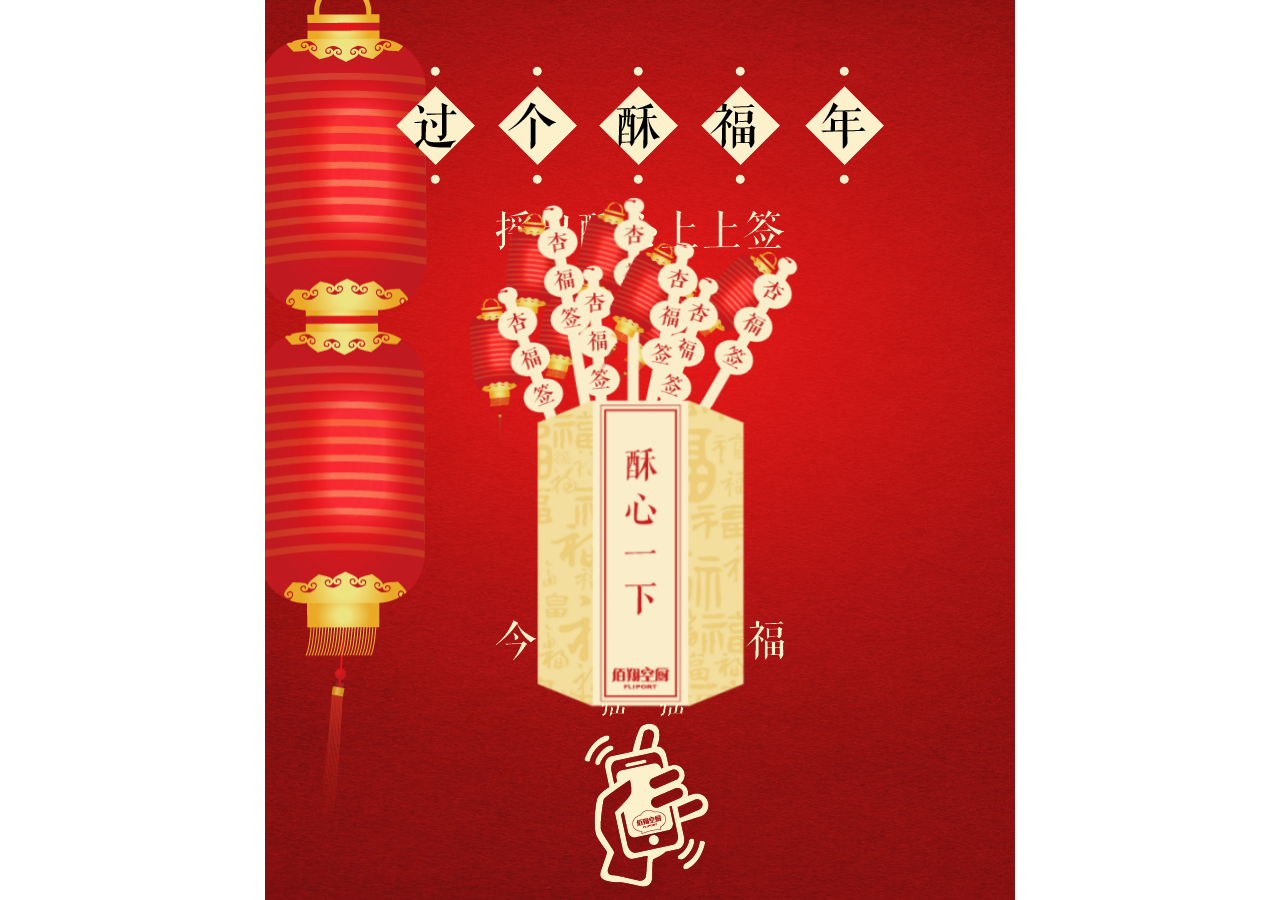
==== index.html @ 1c9b7079 "init shake," ====
﻿<!doctype html>
<html>
<head design-width="750">
    <meta charset="utf-8">
    <meta name="viewport" content="width=device-width,minimum-scale=1.0,maximum-scale=1.0,user-scalable=no"/>
    <meta name="apple-mobile-web-app-capable" content="yes">
    <meta name="apple-mobile-web-app-status-bar-style" content="black">
    <meta name="format-detection" content="telephone=no">
    <title>佰翔空厨｜过个酥福年</title>
    <link rel="stylesheet" href="css/style.css" /> <!--页面样式-->
    <link rel="stylesheet" href="css/common.css" /> <!--常用样式-->
    <link rel="stylesheet" href="css/animate.min.css" /> <!--CSS3动画库-->
    <link rel="stylesheet" href="css/c.css">
    <script src="js/auto-size.js"></script> <!--设置字体大小-->
</head>
<body>
	<div class="mobile-wrap center luck-draw">
        <div class="luck-draw-wrap">
            <div class="luck-draw-sign-wrap" style="transform:translate(20px, 0);">
                <div class="luck-draw-sign sign-1" style="transform:rotate3d(0, 0, 1,30deg);" deg = "30deg" data-rand-max="36" data-rand-min="24"><img src="img/luck-draw-sign.png" alt=""></div>
                <div class="luck-draw-sign sign-2" style="transform:rotate3d(0, 0, 1,20deg);" deg = "20deg" data-rand-max="26" data-rand-min="14"><img src="img/luck-draw-sign.png" alt=""></div>
                <div class="luck-draw-sign sign-3" style="transform:rotate3d(0, 0, 1,0deg);" deg = "0deg" data-rand-max="6" data-rand-min="-6"><img src="img/luck-draw-sign.png" alt=""></div>
                <div class="luck-draw-sign sign-4" style="transform:rotate3d(0, 0, 1,-4deg);" deg = "-4deg" data-rand-max="2" data-rand-min="-2"><img src="img/luck-draw-sign.png" alt=""></div>
                <div class="luck-draw-sign sign-5" style="transform:rotate3d(0, 0, 1,-10deg);" deg = "-10deg" data-rand-max="-4" data-rand-min="4"><img src="img/luck-draw-sign.png" alt=""></div>
                <div class="luck-draw-sign sign-6" style="transform:rotate3d(0, 0, 1,12deg);" deg = "12deg" data-rand-max="18" data-rand-min="6"><img src="img/luck-draw-sign.png" alt=""></div>
                <div class="luck-draw-sign sign-7" style="transform:rotate3d(0, 0, 1,-20deg);" deg = "-20deg" data-rand-max="-14" data-rand-min="14"><img src="img/luck-draw-sign.png" alt=""></div>
            </div>
            <div class="luck-draw-box">
                <img src="img/luck-draw-box.png" alt="">
            </div>
        </div>
    </div><!--mobile_wrap-->
</body>
<script src="js/jquery-2.2.4.min.js"></script><!--jQ库-->
<script src="js/swiper-3.3.1.jquery.min.js"></script> <!--轮播库-->
<script src="js/version-3.2.8.js"></script> <!--封装函数-->
<script>


    window.addEventListener("deviceorientation", orientationHandler, false);

    function orientationHandler(event) {
        deg = Math.round(-event.gamma);
        var value = Math.round(deg>0?deg/90*40:deg/90*10)
        $('.luck-draw-sign-wrap').attr('style', 'transform:translate('+value+'px, 0);');
        $.each($('.luck-draw .luck-draw-sign'),function(index, el) {
            var max = getAttr(el,'data-rand-max');
            var min = getAttr(el,'data-rand-min');
            var childdeg = getAttr(el,'deg');
            value = Math.round(deg>0?deg/90*20:deg/90*20)
            $(el).attr('style', 'transform:rotate3d(0, 0, 1,'+childdeg+'deg) rotate('+value+'deg)');
        });
        function getAttr(elements,max){
            return parseInt($(elements).attr(max));
        }
    }


    if (window.DeviceMotionEvent) {
        window.addEventListener('devicemotion',deviceMotionHandler,false);
    }
    var SHAKE_THRESHOLD = 4000;
    var last_update = 0;
    var x, y, z, last_x = 0, last_y = 0, last_z = 0;

    // var temp = 0
    // test line complete

    function deviceMotionHandler(eventData) {
        console.log(eventData);
        console.log(typeof eventData.acceleration);

        // test line complete
        // temp++;
        // $('body').html(temp);
        // test line complete
        for(var attr in eventData){
            if (attr == 'acceleration') {
                console.log(eventData[attr]);
                console.log(Object.entries(eventData[attr]));
                $('body').appendTo(Object.entries(eventData[attr]))
            }
            if (attr == 'accelerationIncludingGravity') {
                console.log(eventData[attr]);
                console.log(Object.entries(eventData[attr]));
                $('body').appendTo(Object.entries(eventData[attr]))
            }
            if (attr == 'interval') {
                console.log(eventData[attr]);
                console.log(Object.entries(eventData[attr]));
                $('body').appendTo(Object.entries(eventData[attr]))
            }
            if (attr == 'rotationRate') {
                console.log(eventData[attr]);
                console.log(Object.entries(eventData[attr]));
                $('body').appendTo(Object.entries(eventData[attr]))
            }

        }
       // var acceleration =eventData.accelerationIncludingGravity;
       // var curTime = new Date().getTime();
       // if ((curTime-last_update)> 10) {
       //     var diffTime = curTime -last_update;
       //     last_update = curTime;
       //     x = acceleration.x;
       //     y = acceleration.y;
       //     z = acceleration.z;
       //     var speed = Math.abs(x +y + z - last_x - last_y - last_z) / diffTime * 10000;
       //     if (speed > SHAKE_THRESHOLD) {
       //           alert("你中奖啦！");  // Do something
       //       }
       //       last_x = x;
       //       last_y = y;
       //       last_z = z;
       //   }
   }
</script>
</html>
---- css/style.css ----
﻿body,p,h1,h2,h3,h4,h5,li,span,i,ul,img,a,strong,input,button,textarea,select,dl,dd,dt{margin:0;padding:0;}
body{font-family:"microsoft yahei","Arial";font-size: 0.24rem;line-height: 1;color:#333;-webkit-user-select:none;-webkit-text-size-adjust: 100% !important; text-size-adjust: 100% !important;-moz-text-size-adjust: 100% !important;}
::-webkit-scrollbar{width: 0;height: 0;}/*滚动条宽高设为0*/
*{-webkit-tap-highlight-color:rgba(0,0,0,0);-webkit-box-sizing: border-box;-moz-box-sizing: border-box;box-sizing: border-box;}
[class|="ico"]{-webkit-background-size: 100% 100%;background-size: 100% 100%;display: inline-block;vertical-align: middle;}
[class|="icon-"]{font-family:"iconfont" !important;font-size:.24rem !important;font-style:normal;-webkit-font-smoothing: antialiased;-moz-osx-font-smoothing: grayscale;}
li{list-style-type:none; float:left;}
a{text-decoration:none;color: #333;}
img{border:none;vertical-align: middle;margin-top: 0;}
i,var,em{font-style:normal;}
button{font-family:"microsoft yahei","Arial";outline:none;cursor: pointer;font-size: 0.24rem;border: none;}
iframe{border: none;}
input,select,textarea{outline:none;font-family:"microsoft yahei","Arial";font-size: 0.24rem;border-radius: 0;}
input:disabled{opacity: 1;color:#333;}
input[type="submit"],input[type="reset"],input[type="text"],input[type="password"],input[type="number"],input[type="button"],button,input[type="date"],textarea{-webkit-appearance: none;border: none;background: none;}
textarea{resize:none;}
div{margin:0 auto;}
.fl{float:left;}
.fr{float:right;}
.dt{display: table;width: 100%;}
.fl-w{float: left;width: 100%;}
.clear{clear:both;}
.fixed{z-index: 2;position: fixed;left: 0;bottom: 0;width: 100%;}
.poa{z-index: 1;position: absolute;left: 0;bottom: 0;width: 100%;}
.bgsz{-webkit-background-size: 100% 100%;background-size: 100% 100%;}
.hide{display:none !important;}
.zIn99{
	z-index: 99;
}
.bdn>:last-child{border-bottom: none;}
body,html{
	width: 100%;
	height: 100%;
}

.mobile-wrap{
	position: relative;
	width: 100%;
	height: 100%;
	background: url(../img/index_bj.jpg) center no-repeat;
	-webkit-background-size: 100% 100%;
	background-size: 100% 100%;
	position: relative;
	overflow: hidden;
}
.logo{
	width: 100%;
}
.logo img{
	width: 1.51rem;
	height: .97rem;
	margin-left: .5rem;
	margin-top: .32rem;
}
.title{
	width: 100%;
}
.title h4{
	text-align: center;
}
.title h4 img{
	width: 4.88rem;
	margin: 0 auto;
	margin-top: .82rem;
}
.title ul{
	width: 100%;
	text-align: center;
	margin-top: .1rem;
}
.title ul li{
	display: inline-block;
	width: .52rem;
	height: .52rem;
	border-radius: .26rem;
	background-color: #603c22;
	margin: 0 .13rem;
	float: none;
}

.title ul li h3{
	width: 100%;
	height: 100%;
	display: table;
	text-align: center;
}
.title ul li h3 span{
	display: table-cell;
	vertical-align: middle;
}
.title ul li:nth-child(1) h3 span img{
	width: .35rem;
}
.title ul li:nth-child(2) h3 span img{
	width: .34rem;
}
.title ul li:nth-child(3) h3 span img{
	width: .34rem;
}
.title ul li:nth-child(4) h3 span img{
	width: .37rem;
}

.home{
	width: 100%;
	height: 6.69rem;
	background: url(../img/home.png) center no-repeat;
	-webkit-background-size: 100% 100%;
	background-size: 100% 100%;
	position: absolute;
	bottom: 0;
	left: 0;
}
.home span{
	display: block;
	width: .25rem;
	height: .25rem;
	background: rgba(255,255,255,.6);
	border-radius: 50%;
	position: absolute;
	left: 3.85rem;
	bottom: 2.91rem;
	transition: 1s;
	z-index: 100;
}
.home span i{
	display: block;
	width: .15rem;
	height: .15rem;
	background-color: #fff;
	border-radius: 50%;
	margin: 0 auto;
	margin-top: .05rem;
}

.home span.item-2{
	left: 5.15rem;
	bottom: 2.78rem;
}

.home span.item-3{
	left: 6.63rem;
	bottom: 1.77rem;
}


.home span.acti{
	transform: scale(1.6,1.6);
	
}

.alert{
	width: 100%;
	height: 100%;
	position: absolute;
	left: 0;
	top: 0;
	z-index: 100;
	background: rgba(0,0,0,.6);
	display: none;
	
	
}

.gift{
	width: 6.31rem;
	height: 11.18rem;
	margin: 0 auto;
	background: url(../img/gift-bj.jpg) center no-repeat;
	-webkit-background-size: 100% 100%;
	background-size: 100% 100%;
	position: absolute;
	left: 50%;
	margin-left: -3.15rem;
	
}
.gift-item1{
	top: -11.78rem;
	z-index: 99;
}
.gift-bt{
	width: 7.39rem;
	height: .6rem;
	background: url(../img/fift-bt.png) center no-repeat;
	-webkit-background-size: 100% 100%;
	position: absolute;
	bottom: -.6rem;
	left: 50%;
	margin-left: -3.7rem;
	background-size: 100% 100%;
}

.gift-img{
	width: 100%;
	position: absolute;
	bottom: -.09rem;
	left: 0;
}
.gift-img img{
	width: 100%;
}

.gift-title{
	width: 100%;
	display: table;
}
.gift-title h4{
	width: 100%;
	text-align: center;
	margin-top: .7rem;
}
.gift-title h4 img{
	width: 3.84rem;
}
.gift-title h3{
	width: 100%;
	text-align: center;
	margin-top: .46rem;
}
.gift-title h3 img{
	width: 5.62rem;
}


.gift-item2{
	top:-11.78rem;
	background: url(../img/gift-bj2.jpg) center no-repeat;
	-webkit-background-size: 100% 100%;
	background-size: 100% 100%;
}
.gift-item2 h2{
	width: 100%;
	text-align: center;
	margin-top: .95rem;
}
.gift-item2 h2 img{
	width: 4.33rem;
}


.shake{
	background: url(../img/shake_bj.jpg) center no-repeat;
	position: relative;
}

.lantern{
	width: 1.88rem;
	height: 8.38rem;
	background: url(../img/ic1.png) center no-repeat;
	-webkit-background-size: 100% 100%;
	background-size: 100% 100%;
	position: absolute;
	left: -.1rem;
	top: -.2rem;
	
}
---- css/common.css ----
/*手机弹跳效果*/
.move-touch{-webkit-overflow-scrolling : touch;}

/*图片 水平居中 垂直居中*/
.auto-center ul li{text-align: center;}
.auto-center ul li .pict{display: table;width: 100%;}
.auto-center ul li .pict i{vertical-align: middle;display: table-cell;}

/*css3模糊效果*/
.vague{-webkit-filter: blur(2px); transition:0.3s;-webkit-transition:0.3s;}

/*旋转对象*/
.rogate{transition:.3s;-webkit-transition:.3s;}
.rogate:hover{transform:rotate(90deg);}

/*排序-上下三角形*/
.arrow{position: relative;line-height:1;margin-left: .1rem;}
.arrow:before{content:""; position:absolute; top:-.02rem; left:0; width:0px;height:0px;border-bottom: .08rem solid;border-right: .08rem solid transparent;border-top:.08rem solid transparent;border-left: .08rem solid transparent;}
.arrow:after{content:""; position:absolute; top:.18rem; left:0; width:0px;height:0px;border-top: .08rem solid;border-right: .08rem solid transparent;border-bottom:.08rem solid transparent;border-left:.08rem solid transparent;}
.arrow.one:before{display: none;}
.arrow.one:after{top:.14rem;}

/*0.5像素边框*/
.border-top:before{background: #dadada;content:"";position: absolute;height: 1px;transform-origin: 0 0;transform: scale(0.5,0.5);-webkit-transform: scale(0.5,0.5);-moz-transform: scale(0.5,0.5);width:200%;top:0;left:0;}
.border-bottom:after{background: #dadada;content:"";position: absolute;height: 1px;transform-origin: 0 0;transform: scale(0.5,0.5);-webkit-transform: scale(0.5,0.5);-moz-transform: scale(0.5,0.5);width:200%;bottom:-1px;left:0;}

/*滑动菜单*/
.flex-slide{display: -webkit-flex;display: -moz-flex;display: -ms-flex;display: -o-flex;display: flex;overflow-y:auto;}
.flex-slide>*{flex-shrink:0;}
---- css/c.css ----
.luck-draw {
  position: relative;
  display: -moz-flex;
  display: -ms-flex;
  display: -o-flex;
  display: -webkit-box;
  display: -ms-flexbox;
  display: flex;
  -webkit-box-align: center;
      -ms-flex-align: center;
          align-items: center;
  -webkit-box-pack: center;
      -ms-flex-pack: center;
          justify-content: center;
  background: url([data-uri]) center 0.66rem/4.88rem 1.84rem no-repeat, url("../img/luck-draw-lantern.png") left top/1.62rem 8.2rem no-repeat, url("../img/luck-draw-shake.png") center 100%/2.9rem 2.81rem no-repeat, url("../img/luck-draw.jpg") center center/100% 100% no-repeat;
}
.luck-draw .luck-draw-wrap {
  position: relative;
  -webkit-transform: scale(0.9);
          transform: scale(0.9);
}
.luck-draw .luck-draw-box {
  position: relative;
  padding-top: 2.8rem;
  padding-bottom: 0.5rem;
  z-index: 10;
}
.luck-draw .luck-draw-box img {
  display: block;
  width: 2.31rem;
}
.luck-draw .luck-draw-sign {
  position: absolute;
  top: 0;
  left: 0;
  -webkit-transform-origin: 0.7rem bottom;
          transform-origin: 0.7rem bottom;
}
.luck-draw .luck-draw-sign img {
  width: 0.92rem;
}
.luck-draw .sign-1 {
  top: 0.9rem;
  left: 0.9rem;
}
.luck-draw .sign-2 {
  top: 1.3rem;
  left: 0.4rem;
}
.luck-draw .sign-3 {
  top: 0.55rem;
  left: 0.39rem;
}
.luck-draw .sign-4 {
  top: 1.3rem;
  left: 0.1rem;
}
.luck-draw .sign-5 {
  top: 0.6rem;
  left: -0.1rem;
}
.luck-draw .sign-6 {
  top: 1rem;
  left: 0.45rem;
}
.luck-draw .sign-7 {
  top: 1.4rem;
  left: -0.2rem;
}

/*# sourceMappingURL=[data-uri] */
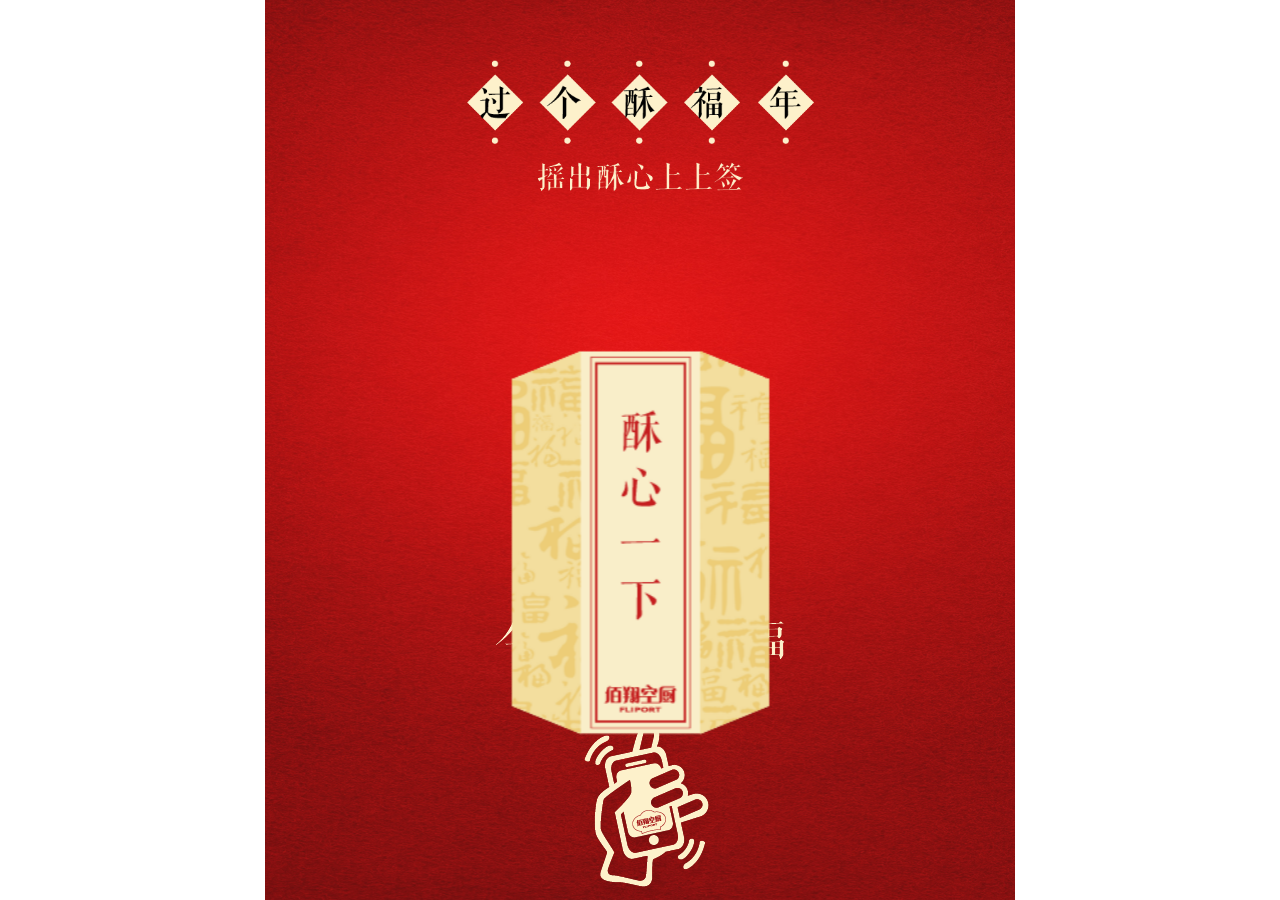
==== commit cd8a091a: "111" ====
--- a/index.html
+++ b/index.html
@@ -1,118 +1,153 @@
 ﻿<!doctype html>
 <html>
 <head design-width="750">
-    <meta charset="utf-8">
-    <meta name="viewport" content="width=device-width,minimum-scale=1.0,maximum-scale=1.0,user-scalable=no"/>
-    <meta name="apple-mobile-web-app-capable" content="yes">
-    <meta name="apple-mobile-web-app-status-bar-style" content="black">
-    <meta name="format-detection" content="telephone=no">
-    <title>佰翔空厨｜过个酥福年</title>
-    <link rel="stylesheet" href="css/style.css" /> <!--页面样式-->
-    <link rel="stylesheet" href="css/common.css" /> <!--常用样式-->
-    <link rel="stylesheet" href="css/animate.min.css" /> <!--CSS3动画库-->
-    <link rel="stylesheet" href="css/c.css">
-    <script src="js/auto-size.js"></script> <!--设置字体大小-->
+	<meta charset="utf-8">
+	<meta name="viewport" content="width=device-width,minimum-scale=1.0,maximum-scale=1.0,user-scalable=no"/>
+	<meta name="apple-mobile-web-app-capable" content="yes">
+	<meta name="apple-mobile-web-app-status-bar-style" content="black">
+	<meta name="format-detection" content="telephone=no">
+	<title>佰翔空厨｜过个酥福年</title>
+	<link rel="stylesheet" href="css/style.css" /> <!--页面样式-->
+	<link rel="stylesheet" href="css/common.css" /> <!--常用样式-->
+	<link rel="stylesheet" href="css/animate.min.css" /> <!--CSS3动画库-->
+	<link rel="stylesheet" href="css/c.css">
+	<script src="js/auto-size.js"></script> <!--设置字体大小-->
 </head>
 <body>
 	<div class="mobile-wrap center luck-draw">
-        <div class="luck-draw-wrap">
-            <div class="luck-draw-sign-wrap" style="transform:translate(20px, 0);">
-                <div class="luck-draw-sign sign-1" style="transform:rotate3d(0, 0, 1,30deg);" deg = "30deg" data-rand-max="36" data-rand-min="24"><img src="img/luck-draw-sign.png" alt=""></div>
-                <div class="luck-draw-sign sign-2" style="transform:rotate3d(0, 0, 1,20deg);" deg = "20deg" data-rand-max="26" data-rand-min="14"><img src="img/luck-draw-sign.png" alt=""></div>
-                <div class="luck-draw-sign sign-3" style="transform:rotate3d(0, 0, 1,0deg);" deg = "0deg" data-rand-max="6" data-rand-min="-6"><img src="img/luck-draw-sign.png" alt=""></div>
-                <div class="luck-draw-sign sign-4" style="transform:rotate3d(0, 0, 1,-4deg);" deg = "-4deg" data-rand-max="2" data-rand-min="-2"><img src="img/luck-draw-sign.png" alt=""></div>
-                <div class="luck-draw-sign sign-5" style="transform:rotate3d(0, 0, 1,-10deg);" deg = "-10deg" data-rand-max="-4" data-rand-min="4"><img src="img/luck-draw-sign.png" alt=""></div>
-                <div class="luck-draw-sign sign-6" style="transform:rotate3d(0, 0, 1,12deg);" deg = "12deg" data-rand-max="18" data-rand-min="6"><img src="img/luck-draw-sign.png" alt=""></div>
-                <div class="luck-draw-sign sign-7" style="transform:rotate3d(0, 0, 1,-20deg);" deg = "-20deg" data-rand-max="-14" data-rand-min="14"><img src="img/luck-draw-sign.png" alt=""></div>
-            </div>
-            <div class="luck-draw-box">
-                <img src="img/luck-draw-box.png" alt="">
-            </div>
-        </div>
-    </div><!--mobile_wrap-->
+		<div class="luck-draw-wrap">
+			<div class="luck-draw-sign-wrap">
+				<!-- style="transform:translate(20px, 0);" -->
+				<div class="luck-draw-sign sign-1"><img src="img/hico10.png" alt=""></div>
+				<!-- style="transform:rotate3d(0, 0, 1,30deg);" -->
+				<div class="luck-draw-sign sign-2"><img src="img/hico11.png" alt=""></div>
+				<!-- style="transform:rotate3d(0, 0, 1,30deg);" -->
+				<div class="luck-draw-sign sign-3"><img src="img/hico12.png" alt=""></div>
+				<!-- style="transform:rotate3d(0, 0, 1,20deg);" -->
+				<div class="luck-draw-sign sign-4"><img src="img/hico13.png" alt=""></div>
+				<!-- style="transform:rotate3d(0, 0, 1,0deg);" -->
+				<div class="luck-draw-sign sign-5"><img src="img/hico14.png" alt=""></div>
+				<!-- style="transform:rotate3d(0, 0, 1,-4deg);" -->
+				<div class="luck-draw-sign sign-6"><img src="img/hico15.png" alt=""></div>
+				<!-- style="transform:rotate3d(0, 0, 1,-10deg);" -->
+				<div class="luck-draw-sign sign-7"><img src="img/hico16.png" alt=""></div>
+				<!-- style="transform:rotate3d(0, 0, 1,12deg);" -->
+				<div class="luck-draw-sign sign-8"><img src="img/hico17.png" alt=""></div>
+				<!-- style="transform:rotate3d(0, 0, 1,-20deg);" -->
+			</div>
+			<div class="luck-draw-box">
+				<img src="img/luck-draw-box.png" alt="">
+			</div>
+		</div>
+	</div><!--mobile_wrap-->
+	<audio src="audio/load.mp3" id="audio"></audio>
 </body>
 <script src="js/jquery-2.2.4.min.js"></script><!--jQ库-->
 <script src="js/swiper-3.3.1.jquery.min.js"></script> <!--轮播库-->
 <script src="js/version-3.2.8.js"></script> <!--封装函数-->
 <script>
 
+	
+	$('body').one('touchstart', function () {
+		var audio = document.getElementById("audio");
+		audio.play();
+		audio.setAttribute('src', 'audio/sucess.wav');
+		audio.load();
+	})
 
-    window.addEventListener("deviceorientation", orientationHandler, false);
+	document.addEventListener("WeixinJSBridgeReady", function () {
+		var audio = document.getElementById("audio");
+		audio.play();
+		audio.setAttribute('src', 'audio/sucess.wav');
+		audio.load();
+	}, false);
+    // window.addEventListener("deviceorientation", orientationHandler, false);
 
-    function orientationHandler(event) {
-        deg = Math.round(-event.gamma);
-        var value = Math.round(deg>0?deg/90*40:deg/90*10)
-        $('.luck-draw-sign-wrap').attr('style', 'transform:translate('+value+'px, 0);');
-        $.each($('.luck-draw .luck-draw-sign'),function(index, el) {
-            var max = getAttr(el,'data-rand-max');
-            var min = getAttr(el,'data-rand-min');
-            var childdeg = getAttr(el,'deg');
-            value = Math.round(deg>0?deg/90*20:deg/90*20)
-            $(el).attr('style', 'transform:rotate3d(0, 0, 1,'+childdeg+'deg) rotate('+value+'deg)');
-        });
-        function getAttr(elements,max){
-            return parseInt($(elements).attr(max));
-        }
-    }
+    // function orientationHandler(event) {
+    //     deg = Math.round(-event.gamma);
+    //     var value = Math.round(deg>0?deg/90*40:deg/90*10)
+    //     $('.luck-draw-sign-wrap').attr('style', 'transform:translate('+value+'px, 0);');
+    //     $.each($('.luck-draw .luck-draw-sign'),function(index, el) {
+    //         var max = getAttr(el,'data-rand-max');
+    //         var min = getAttr(el,'data-rand-min');
+    //         var childdeg = getAttr(el,'deg');
+    //         value = Math.round(deg>0?deg/90*20:deg/90*20)
+    //         $(el).attr('style', 'transform:rotate3d(0, 0, 1,'+childdeg+'deg) rotate('+value+'deg)');
+    //     });
+    //     function getAttr(elements,max){
+    //         return parseInt($(elements).attr(max));
+    //     }
+    // }
 
 
     if (window.DeviceMotionEvent) {
-        window.addEventListener('devicemotion',deviceMotionHandler,false);
+    	window.addEventListener('devicemotion',deviceMotionHandler,false);
     }
-    var SHAKE_THRESHOLD = 4000;
+    var SHAKE_THRESHOLD = 6000;
     var last_update = 0;
     var x, y, z, last_x = 0, last_y = 0, last_z = 0;
+    var animate = true;
 
     // var temp = 0
     // test line complete
 
     function deviceMotionHandler(eventData) {
-        console.log(eventData);
-        console.log(typeof eventData.acceleration);
+    	console.log(eventData);
+    	console.log(typeof eventData.acceleration);
 
         // test line complete
         // temp++;
         // $('body').html(temp);
         // test line complete
-        for(var attr in eventData){
-            if (attr == 'acceleration') {
-                console.log(eventData[attr]);
-                console.log(Object.entries(eventData[attr]));
-                $('body').appendTo(Object.entries(eventData[attr]))
+        // for(var attr in eventData){
+        // 	if (attr == 'acceleration') {
+        // 		console.log(eventData[attr]);
+        // 		console.log(Object.entries(eventData[attr]));
+        // 		$('body').appendTo(Object.entries(eventData[attr]))
+        // 	}
+        // 	if (attr == 'accelerationIncludingGravity') {
+        // 		console.log(eventData[attr]);
+        // 		console.log(Object.entries(eventData[attr]));
+        // 		$('body').appendTo(Object.entries(eventData[attr]))
+        // 	}
+        // 	if (attr == 'interval') {
+        // 		console.log(eventData[attr]);
+        // 		console.log(Object.entries(eventData[attr]));
+        // 		$('body').appendTo(Object.entries(eventData[attr]))
+        // 	}
+        // 	if (attr == 'rotationRate') {
+        // 		console.log(eventData[attr]);
+        // 		console.log(Object.entries(eventData[attr]));
+        // 		$('body').appendTo(Object.entries(eventData[attr]))
+        // 	}
+
+        // }
+        var acceleration =eventData.accelerationIncludingGravity;
+        var curTime = new Date().getTime();
+        if ((curTime-last_update)> 10) {
+        	var diffTime = curTime -last_update;
+        	last_update = curTime;
+        	x = acceleration.x;
+        	y = acceleration.y;
+        	z = acceleration.z;
+        	var speed = Math.abs(x +y + z - last_x - last_y - last_z) / diffTime * 10000;
+        	if (speed > SHAKE_THRESHOLD) {
+                if (animate) {
+                    animate = false
+                    var audio = document.getElementById("audio");
+                    audio.play();
+                    $('.luck-draw-sign').addClass('active');
+                    setTimeout(function(){
+                        $('.luck-draw-sign').removeClass('active');
+                        alert("你中奖啦！");
+                        animate = true
+                    },4500)
+                }
             }
-            if (attr == 'accelerationIncludingGravity') {
-                console.log(eventData[attr]);
-                console.log(Object.entries(eventData[attr]));
-                $('body').appendTo(Object.entries(eventData[attr]))
-            }
-            if (attr == 'interval') {
-                console.log(eventData[attr]);
-                console.log(Object.entries(eventData[attr]));
-                $('body').appendTo(Object.entries(eventData[attr]))
-            }
-            if (attr == 'rotationRate') {
-                console.log(eventData[attr]);
-                console.log(Object.entries(eventData[attr]));
-                $('body').appendTo(Object.entries(eventData[attr]))
-            }
-
+            last_x = x;
+            last_y = y;
+            last_z = z;
         }
-       // var acceleration =eventData.accelerationIncludingGravity;
-       // var curTime = new Date().getTime();
-       // if ((curTime-last_update)> 10) {
-       //     var diffTime = curTime -last_update;
-       //     last_update = curTime;
-       //     x = acceleration.x;
-       //     y = acceleration.y;
-       //     z = acceleration.z;
-       //     var speed = Math.abs(x +y + z - last_x - last_y - last_z) / diffTime * 10000;
-       //     if (speed > SHAKE_THRESHOLD) {
-       //           alert("你中奖啦！");  // Do something
-       //       }
-       //       last_x = x;
-       //       last_y = y;
-       //       last_z = z;
-       //   }
-   }
+    }
 </script>
 </html>
--- a/css/c.css
+++ b/css/c.css
@@ -12,7 +12,7 @@
   -webkit-box-pack: center;
       -ms-flex-pack: center;
           justify-content: center;
-  background: url([data-uri]) center 0.66rem/4.88rem 1.84rem no-repeat, url("../img/luck-draw-lantern.png") left top/1.62rem 8.2rem no-repeat, url("../img/luck-draw-shake.png") center 100%/2.9rem 2.81rem no-repeat, url("../img/luck-draw.jpg") center center/100% 100% no-repeat;
+  background: url("../img/luck-draw-title.png") center 0.6rem/3.47rem auto no-repeat, url("../img/luck-draw-shake.png") center 100%/2.9rem 2.81rem no-repeat, url("../img/luck-draw.jpg") center center/100% 100% no-repeat;
 }
 .luck-draw .luck-draw-wrap {
   position: relative;
@@ -21,51 +21,233 @@
 }
 .luck-draw .luck-draw-box {
   position: relative;
-  padding-top: 2.8rem;
+  padding-top: 2.55rem;
   padding-bottom: 0.5rem;
   z-index: 10;
 }
 .luck-draw .luck-draw-box img {
   display: block;
-  width: 2.31rem;
+  width: 2.89rem;
 }
 .luck-draw .luck-draw-sign {
   position: absolute;
   top: 0;
   left: 0;
-  -webkit-transform-origin: 0.7rem bottom;
-          transform-origin: 0.7rem bottom;
+  -webkit-transform-origin: center bottom;
+          transform-origin: center bottom;
+  -webkit-transition: 0.3s;
+  transition: 0.3s;
 }
 .luck-draw .luck-draw-sign img {
-  width: 0.92rem;
+  width: 100%;
 }
 .luck-draw .sign-1 {
-  top: 0.9rem;
-  left: 0.9rem;
+  width: 2.21rem;
+  top: 1.4rem;
+  left: -0.22rem;
 }
 .luck-draw .sign-2 {
-  top: 1.3rem;
-  left: 0.4rem;
+  width: 2.17rem;
+  top: 1.5rem;
+  left: 0.98rem;
 }
 .luck-draw .sign-3 {
-  top: 0.55rem;
-  left: 0.39rem;
+  width: 1.75rem;
+  top: 0.23rem;
+  left: 1.37rem;
 }
 .luck-draw .sign-4 {
-  top: 1.3rem;
-  left: 0.1rem;
+  width: 1.22rem;
+  top: 0.06rem;
+  left: 1.15rem;
 }
 .luck-draw .sign-5 {
-  top: 0.6rem;
-  left: -0.1rem;
+  width: 1.4rem;
+  top: 0.79rem;
+  left: 1.17rem;
 }
 .luck-draw .sign-6 {
-  top: 1rem;
-  left: 0.45rem;
+  width: 0.96rem;
+  top: 0.61rem;
+  left: 1.01rem;
 }
 .luck-draw .sign-7 {
-  top: 1.4rem;
-  left: -0.2rem;
+  width: 0.93rem;
+  top: -0.03rem;
+  left: 0.65rem;
+}
+.luck-draw .sign-8 {
+  width: 1.3rem;
+  left: 0.16rem;
+  top: 0.61rem;
+}
+.sign-1.active {
+  -webkit-animation: swing2 3.5s ease-in-out 1;
+          animation: swing2 3.5s ease-in-out 1;
+}
+.sign-2.active {
+  -webkit-animation: swing1 3s ease-in-out 1;
+          animation: swing1 3s ease-in-out 1;
+}
+.sign-3.active {
+  -webkit-animation: swing2 3.5s ease-in-out 1;
+          animation: swing2 3.5s ease-in-out 1;
+}
+.sign-4.active {
+  -webkit-animation: swing1 4.5s ease-in-out 1;
+          animation: swing1 4.5s ease-in-out 1;
+}
+.sign-5.active {
+  -webkit-animation: swing2 3s ease-in-out 1;
+          animation: swing2 3s ease-in-out 1;
+}
+.sign-6.active {
+  -webkit-animation: swing1 3.2s ease-in-out 1;
+          animation: swing1 3.2s ease-in-out 1;
+}
+.sign-7.active {
+  -webkit-animation: swing2 3.6s ease-in-out 1;
+          animation: swing2 3.6s ease-in-out 1;
+}
+.sign-8.active {
+  -webkit-animation: swing1 2.8s ease-in-out 1;
+          animation: swing1 2.8s ease-in-out 1;
+}
+.sign-9.active {
+  -webkit-animation: swing2 2.5s ease-in-out 1;
+          animation: swing2 2.5s ease-in-out 1;
+}
+@-webkit-keyframes swing1 {
+  20% {
+    -webkit-transform: rotate3d(0, 0, 1, 20deg);
+    transform: rotate3d(0, 0, 1, 20deg);
+  }
+  40% {
+    -webkit-transform: rotate3d(0, 0, 1, -15deg);
+    transform: rotate3d(0, 0, 1, -15deg);
+  }
+  60% {
+    -webkit-transform: rotate3d(0, 0, 1, 10deg);
+    transform: rotate3d(0, 0, 1, 10deg);
+  }
+  80% {
+    -webkit-transform: rotate3d(0, 0, 1, -5deg);
+    transform: rotate3d(0, 0, 1, -5deg);
+  }
+  100%, 0% {
+    -webkit-transform: rotate3d(0, 0, 1, 0deg);
+    transform: rotate3d(0, 0, 1, 0deg);
+  }
+}
+@-webkit-keyframes swing2 {
+  20% {
+    -webkit-transform: rotate3d(0, 0, 1, -15deg);
+    transform: rotate3d(0, 0, 1, -15deg);
+  }
+  40% {
+    -webkit-transform: rotate3d(0, 0, 1, 10deg);
+    transform: rotate3d(0, 0, 1, 10deg);
+  }
+  60% {
+    -webkit-transform: rotate3d(0, 0, 1, -5deg);
+    transform: rotate3d(0, 0, 1, -5deg);
+  }
+  80% {
+    -webkit-transform: rotate3d(0, 0, 1, 5deg);
+    transform: rotate3d(0, 0, 1, 5deg);
+  }
+  100%, 0% {
+    -webkit-transform: rotate3d(0, 0, 1, 0deg);
+    transform: rotate3d(0, 0, 1, 0deg);
+  }
+}
+@-webkit-keyframes swing1 {
+  20% {
+    -webkit-transform: rotate3d(0, 0, 1, 20deg);
+    transform: rotate3d(0, 0, 1, 20deg);
+  }
+  40% {
+    -webkit-transform: rotate3d(0, 0, 1, -15deg);
+    transform: rotate3d(0, 0, 1, -15deg);
+  }
+  60% {
+    -webkit-transform: rotate3d(0, 0, 1, 10deg);
+    transform: rotate3d(0, 0, 1, 10deg);
+  }
+  80% {
+    -webkit-transform: rotate3d(0, 0, 1, -5deg);
+    transform: rotate3d(0, 0, 1, -5deg);
+  }
+  100%, 0% {
+    -webkit-transform: rotate3d(0, 0, 1, 0deg);
+    transform: rotate3d(0, 0, 1, 0deg);
+  }
+}
+@keyframes swing1 {
+  20% {
+    -webkit-transform: rotate3d(0, 0, 1, 20deg);
+    transform: rotate3d(0, 0, 1, 20deg);
+  }
+  40% {
+    -webkit-transform: rotate3d(0, 0, 1, -15deg);
+    transform: rotate3d(0, 0, 1, -15deg);
+  }
+  60% {
+    -webkit-transform: rotate3d(0, 0, 1, 10deg);
+    transform: rotate3d(0, 0, 1, 10deg);
+  }
+  80% {
+    -webkit-transform: rotate3d(0, 0, 1, -5deg);
+    transform: rotate3d(0, 0, 1, -5deg);
+  }
+  100%, 0% {
+    -webkit-transform: rotate3d(0, 0, 1, 0deg);
+    transform: rotate3d(0, 0, 1, 0deg);
+  }
+}
+@-webkit-keyframes swing2 {
+  20% {
+    -webkit-transform: rotate3d(0, 0, 1, -15deg);
+    transform: rotate3d(0, 0, 1, -15deg);
+  }
+  40% {
+    -webkit-transform: rotate3d(0, 0, 1, 10deg);
+    transform: rotate3d(0, 0, 1, 10deg);
+  }
+  60% {
+    -webkit-transform: rotate3d(0, 0, 1, -5deg);
+    transform: rotate3d(0, 0, 1, -5deg);
+  }
+  80% {
+    -webkit-transform: rotate3d(0, 0, 1, 5deg);
+    transform: rotate3d(0, 0, 1, 5deg);
+  }
+  100%, 0% {
+    -webkit-transform: rotate3d(0, 0, 1, 0deg);
+    transform: rotate3d(0, 0, 1, 0deg);
+  }
+}
+@keyframes swing2 {
+  20% {
+    -webkit-transform: rotate3d(0, 0, 1, -15deg);
+    transform: rotate3d(0, 0, 1, -15deg);
+  }
+  40% {
+    -webkit-transform: rotate3d(0, 0, 1, 10deg);
+    transform: rotate3d(0, 0, 1, 10deg);
+  }
+  60% {
+    -webkit-transform: rotate3d(0, 0, 1, -5deg);
+    transform: rotate3d(0, 0, 1, -5deg);
+  }
+  80% {
+    -webkit-transform: rotate3d(0, 0, 1, 5deg);
+    transform: rotate3d(0, 0, 1, 5deg);
+  }
+  100%, 0% {
+    -webkit-transform: rotate3d(0, 0, 1, 0deg);
+    transform: rotate3d(0, 0, 1, 0deg);
+  }
 }
 
-/*# sourceMappingURL=[data-uri] */
+/*# sourceMappingURL=[data-uri] */
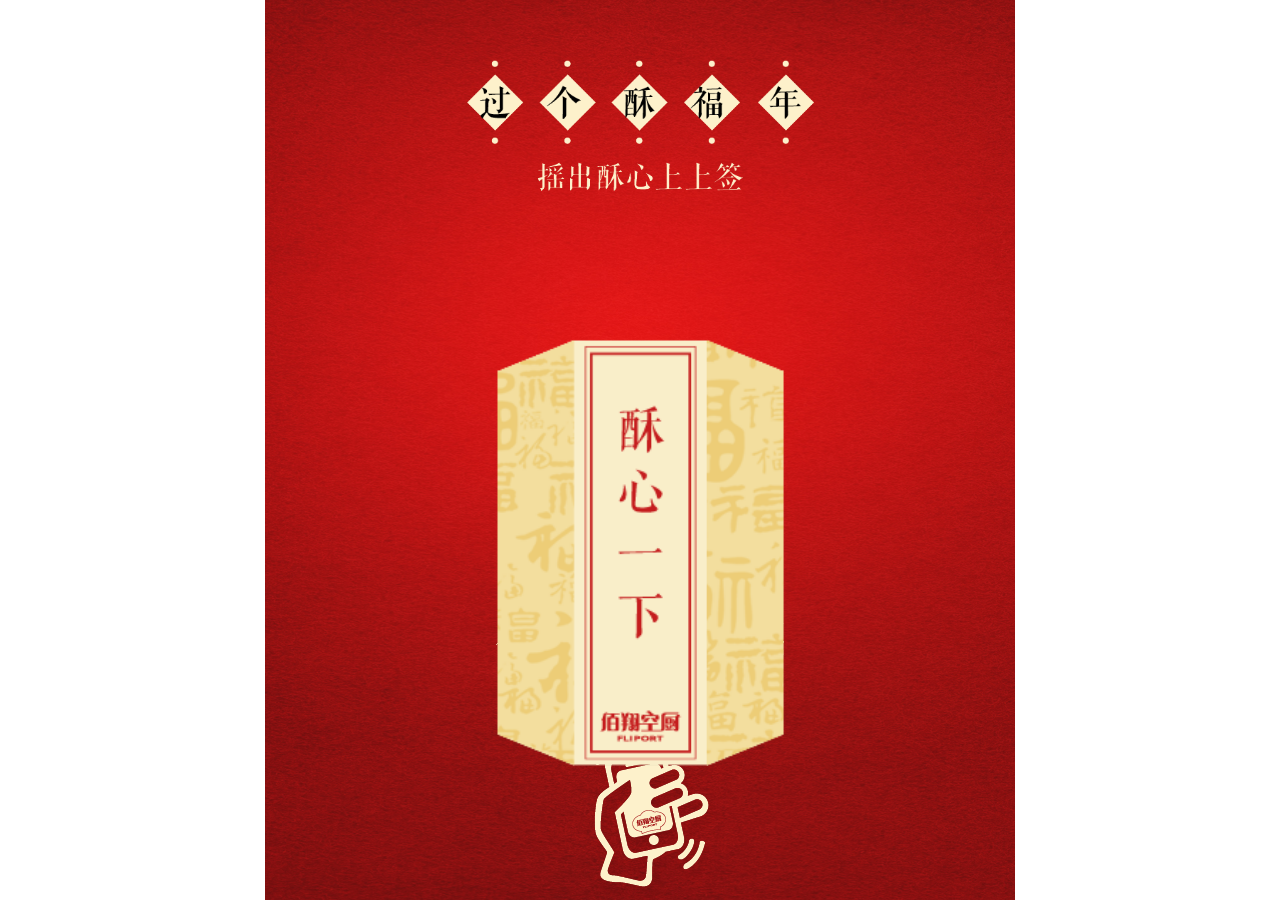
==== commit d36e4b3e: "replace animation" ====
--- a/index.html
+++ b/index.html
@@ -18,21 +18,21 @@
 		<div class="luck-draw-wrap">
 			<div class="luck-draw-sign-wrap">
 				<!-- style="transform:translate(20px, 0);" -->
-				<div class="luck-draw-sign sign-1"><img src="img/hico10.png" alt=""></div>
+				<div class="luck-draw-sign sign-1 active"><img src="img/hico10.png" alt=""></div>
 				<!-- style="transform:rotate3d(0, 0, 1,30deg);" -->
-				<div class="luck-draw-sign sign-2"><img src="img/hico11.png" alt=""></div>
+				<div class="luck-draw-sign sign-2 active"><img src="img/hico11.png" alt=""></div>
 				<!-- style="transform:rotate3d(0, 0, 1,30deg);" -->
-				<div class="luck-draw-sign sign-3"><img src="img/hico12.png" alt=""></div>
+				<div class="luck-draw-sign sign-3 active"><img src="img/hico12.png" alt=""></div>
 				<!-- style="transform:rotate3d(0, 0, 1,20deg);" -->
-				<div class="luck-draw-sign sign-4"><img src="img/hico13.png" alt=""></div>
+				<div class="luck-draw-sign sign-4 active"><img src="img/hico13.png" alt=""></div>
 				<!-- style="transform:rotate3d(0, 0, 1,0deg);" -->
-				<div class="luck-draw-sign sign-5"><img src="img/hico14.png" alt=""></div>
+				<div class="luck-draw-sign sign-5 active"><img src="img/hico14.png" alt=""></div>
 				<!-- style="transform:rotate3d(0, 0, 1,-4deg);" -->
-				<div class="luck-draw-sign sign-6"><img src="img/hico15.png" alt=""></div>
+				<div class="luck-draw-sign sign-6 active"><img src="img/hico15.png" alt=""></div>
 				<!-- style="transform:rotate3d(0, 0, 1,-10deg);" -->
-				<div class="luck-draw-sign sign-7"><img src="img/hico16.png" alt=""></div>
+				<div class="luck-draw-sign sign-7 active"><img src="img/hico16.png" alt=""></div>
 				<!-- style="transform:rotate3d(0, 0, 1,12deg);" -->
-				<div class="luck-draw-sign sign-8"><img src="img/hico17.png" alt=""></div>
+				<div class="luck-draw-sign sign-8 active"><img src="img/hico17.png" alt=""></div>
 				<!-- style="transform:rotate3d(0, 0, 1,-20deg);" -->
 			</div>
 			<div class="luck-draw-box">
@@ -86,11 +86,15 @@
     var SHAKE_THRESHOLD = 6000;
     var last_update = 0;
     var x, y, z, last_x = 0, last_y = 0, last_z = 0;
-    var animate = true;
+    var animateEnd = false;
 
     // var temp = 0
     // test line complete
-
+     // $('.luck-draw-sign').addClass('init-animation');
+    setTimeout(function(){
+        $('.luck-draw-sign').removeClass('active');
+        animateEnd = true;
+    },4500)
     function deviceMotionHandler(eventData) {
     	console.log(eventData);
     	console.log(typeof eventData.acceleration);
@@ -132,15 +136,15 @@
         	z = acceleration.z;
         	var speed = Math.abs(x +y + z - last_x - last_y - last_z) / diffTime * 10000;
         	if (speed > SHAKE_THRESHOLD) {
-                if (animate) {
-                    animate = false
+                if (animateEnd) {
+                    animateEnd = false
                     var audio = document.getElementById("audio");
                     audio.play();
                     $('.luck-draw-sign').addClass('active');
                     setTimeout(function(){
                         $('.luck-draw-sign').removeClass('active');
                         alert("你中奖啦！");
-                        animate = true
+                        animateEnd = true
                     },4500)
                 }
             }
--- a/css/c.css
+++ b/css/c.css
@@ -16,8 +16,6 @@
 }
 .luck-draw .luck-draw-wrap {
   position: relative;
-  -webkit-transform: scale(0.9);
-          transform: scale(0.9);
 }
 .luck-draw .luck-draw-box {
   position: relative;
@@ -81,6 +79,42 @@
   left: 0.16rem;
   top: 0.61rem;
 }
+.sign-1.init-animation {
+  -webkit-animation: swing2 1.2s ease-in-out 1;
+          animation: swing2 1.2s ease-in-out 1;
+}
+.sign-2.init-animation {
+  -webkit-animation: swing1 1.5s ease-in-out 1;
+          animation: swing1 1.5s ease-in-out 1;
+}
+.sign-3.init-animation {
+  -webkit-animation: swing2 1.3s ease-in-out 1;
+          animation: swing2 1.3s ease-in-out 1;
+}
+.sign-4.init-animation {
+  -webkit-animation: swing1 1.8s ease-in-out 1;
+          animation: swing1 1.8s ease-in-out 1;
+}
+.sign-5.init-animation {
+  -webkit-animation: swing2 1s ease-in-out 1;
+          animation: swing2 1s ease-in-out 1;
+}
+.sign-6.init-animation {
+  -webkit-animation: swing1 1.4s ease-in-out 1;
+          animation: swing1 1.4s ease-in-out 1;
+}
+.sign-7.init-animation {
+  -webkit-animation: swing2 1.6s ease-in-out 1;
+          animation: swing2 1.6s ease-in-out 1;
+}
+.sign-8.init-animation {
+  -webkit-animation: swing1 1.7s ease-in-out 1;
+          animation: swing1 1.7s ease-in-out 1;
+}
+.sign-9.init-animation {
+  -webkit-animation: swing2 2s ease-in-out 1;
+          animation: swing2 2s ease-in-out 1;
+}
 .sign-1.active {
   -webkit-animation: swing2 3.5s ease-in-out 1;
           animation: swing2 3.5s ease-in-out 1;
@@ -249,5 +283,37 @@
     transform: rotate3d(0, 0, 1, 0deg);
   }
 }
+@-webkit-keyframes fadeIn {
+ {
+    -webkit-transform: rotate(360deg) scale(1, 1) translate(0, 30%);
+            transform: rotate(360deg) scale(1, 1) translate(0, 30%);
+  }
+  0% {
+    opacity: 0;
+    -webkit-transform: rotate(0deg) scale(0, 0) translate(0, 0);
+            transform: rotate(0deg) scale(0, 0) translate(0, 0);
+  }
+  100% {
+    opacity: 1;
+    -webkit-transform: rotate(360deg) scale(1, 1) translate(0, 0);
+            transform: rotate(360deg) scale(1, 1) translate(0, 0);
+  }
+}
+@keyframes fadeIn {
+ {
+    -webkit-transform: rotate(360deg) scale(1, 1) translate(0, 30%);
+            transform: rotate(360deg) scale(1, 1) translate(0, 30%);
+  }
+  0% {
+    opacity: 0;
+    -webkit-transform: rotate(0deg) scale(0, 0) translate(0, 0);
+            transform: rotate(0deg) scale(0, 0) translate(0, 0);
+  }
+  100% {
+    opacity: 1;
+    -webkit-transform: rotate(360deg) scale(1, 1) translate(0, 0);
+            transform: rotate(360deg) scale(1, 1) translate(0, 0);
+  }
+}
 
-/*# sourceMappingURL=[data-uri] */
+/*# sourceMappingURL=[data-uri] */
